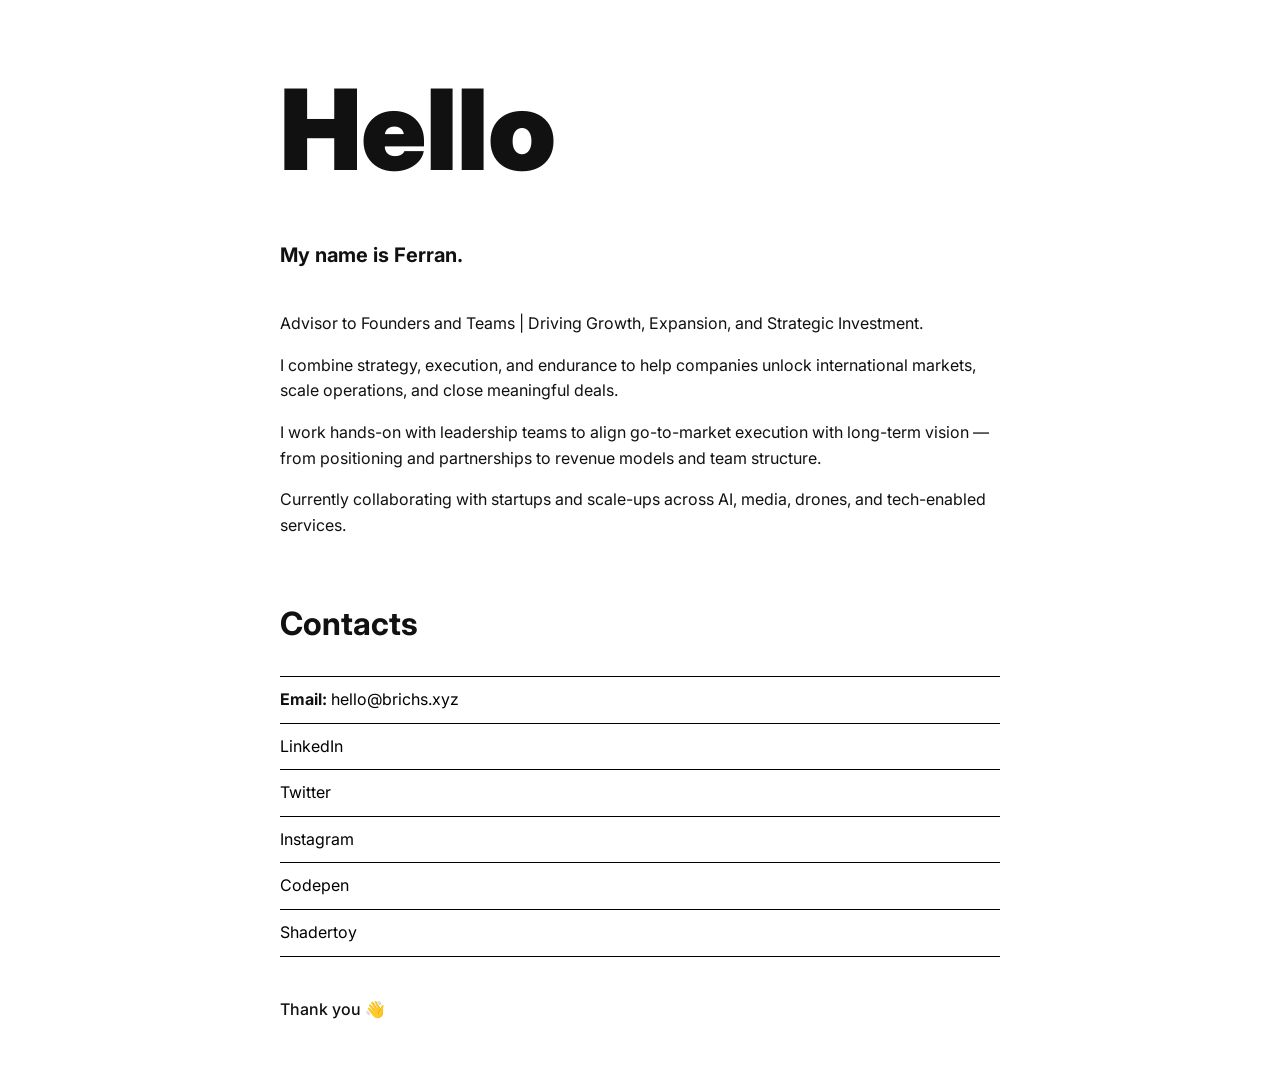
==== index.html @ c29640dd "Initial commit for ferran site 2" ====
<!DOCTYPE html>
<html lang="en">
<head>
  <meta charset="UTF-8" />
  <meta name="viewport" content="width=device-width, initial-scale=1.0" />
  <title>Ferran — Advisor & Growth Strategist</title>
  <link rel="stylesheet" href="style.css" />
  <link rel="preconnect" href="https://fonts.googleapis.com" />
  <link href="https://fonts.googleapis.com/css2?family=Inter:wght@400;700;900&display=swap" rel="stylesheet" />
</head>
<body>
  <main class="container">
    <section class="hero">
      <h1>Hello</h1>
      <p class="intro"><strong>My name is Ferran.</strong></p>
    </section>

    <section class="about">
      <p>Advisor to Founders and Teams | Driving Growth, Expansion, and Strategic Investment.</p>
      <p>I combine strategy, execution, and endurance to help companies unlock international markets, scale operations, and close meaningful deals.</p>
      <p>I work hands-on with leadership teams to align go-to-market execution with long-term vision — from positioning and partnerships to revenue models and team structure.</p>
      <p>Currently collaborating with startups and scale-ups across AI, media, drones, and tech-enabled services.</p>
    </section>

    <section class="contacts">
      <h2>Contacts</h2>
      <ul>
        <li><strong>Email:</strong> <a href="mailto:hello@brichs.xyz">hello@brichs.xyz</a></li>
        <li><a href="https://www.linkedin.com/in/brichs" target="_blank">LinkedIn</a></li>
        <li><a href="#">Twitter</a></li>
        <li><a href="#">Instagram</a></li>
        <li><a href="#">Codepen</a></li>
        <li><a href="#">Shadertoy</a></li>
      </ul>
      <p class="thanks">Thank you 👋</p>
    </section>
  </main>
</body>
</html>
---- style.css ----
body {
  font-family: 'Inter', sans-serif;
  margin: 0;
  padding: 0;
  color: #111;
  background-color: #fff;
  line-height: 1.6;
}

.container {
  max-width: 720px;
  margin: 0 auto;
  padding: 40px 20px;
}

.hero h1 {
  font-size: 7rem;
  font-weight: 900;
  margin: 0 0 20px;
}

.intro {
  font-size: 1.25rem;
  margin-bottom: 40px;
}

.about p {
  margin-bottom: 1rem;
}

.contacts h2 {
  font-size: 2rem;
  font-weight: 700;
  margin-top: 60px;
}

.contacts ul {
  list-style: none;
  padding: 0;
  border-top: 1px solid #000;
  border-bottom: 1px solid #000;
}

.contacts li {
  padding: 10px 0;
  border-bottom: 1px solid #000;
}

.contacts li:last-child {
  border-bottom: none;
}

.contacts a {
  text-decoration: none;
  color: #000;
}

.contacts .thanks {
  margin-top: 40px;
  font-weight: 500;
}
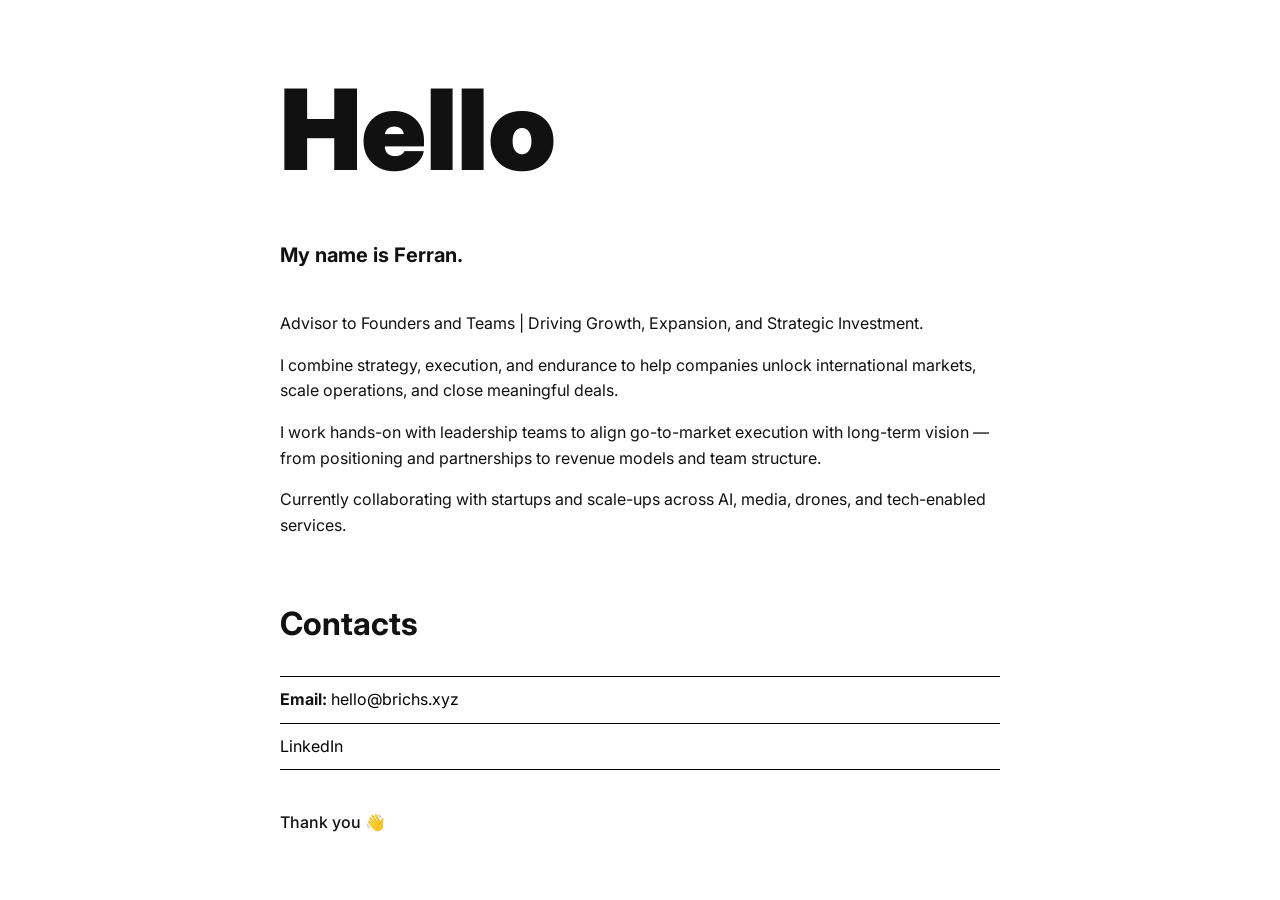
==== commit 930eaa66: "Updated social media links" ====
--- a/index.html
+++ b/index.html
@@ -26,11 +26,7 @@
       <h2>Contacts</h2>
       <ul>
         <li><strong>Email:</strong> <a href="mailto:hello@brichs.xyz">hello@brichs.xyz</a></li>
-        <li><a href="https://www.linkedin.com/in/brichs" target="_blank">LinkedIn</a></li>
-        <li><a href="#">Twitter</a></li>
-        <li><a href="#">Instagram</a></li>
-        <li><a href="#">Codepen</a></li>
-        <li><a href="#">Shadertoy</a></li>
+        <li><a href="https://www.linkedin.com/in/ferranbrichs" target="_blank">LinkedIn</a></li>
       </ul>
       <p class="thanks">Thank you 👋</p>
     </section>
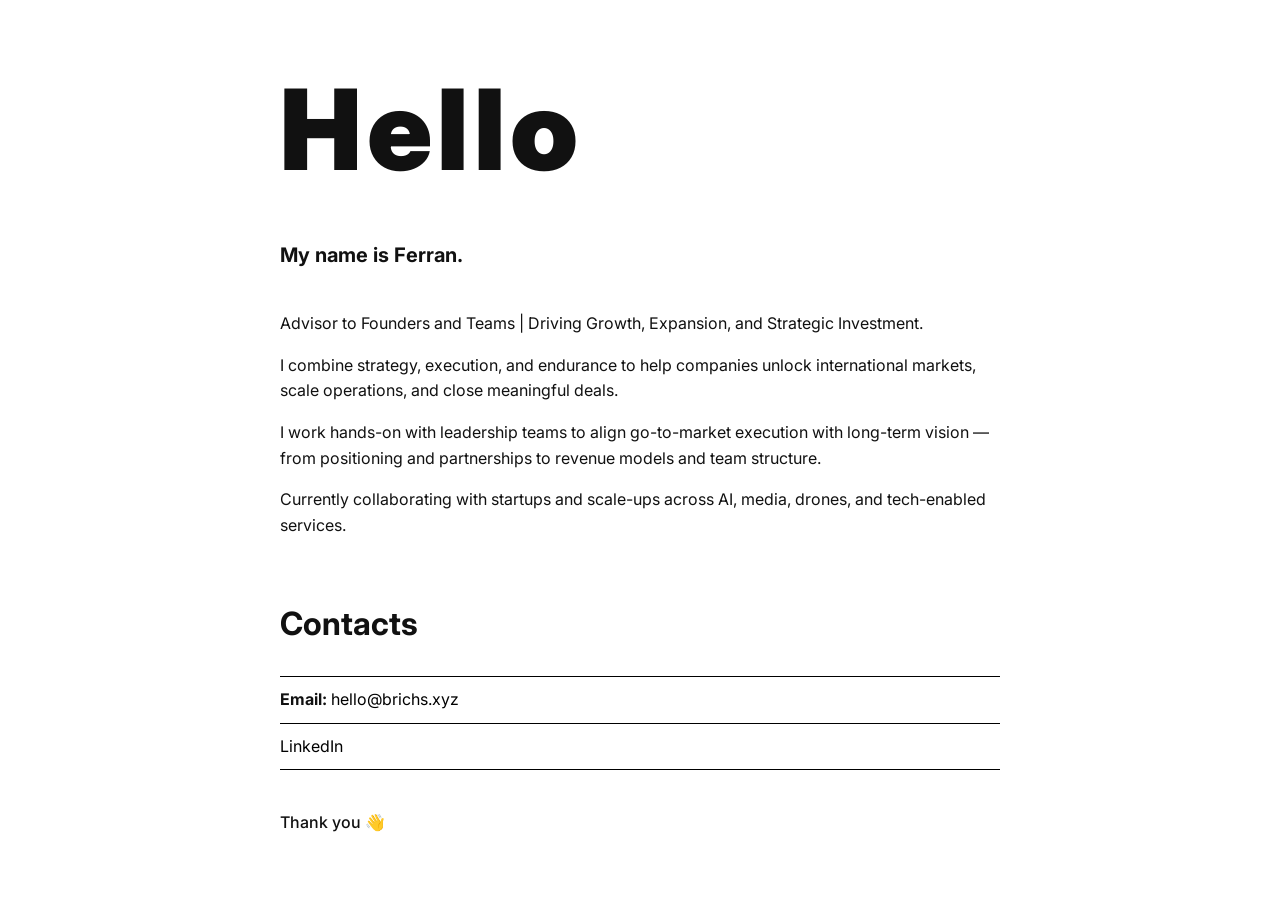
==== commit 78db9b79: "Update index and style for Hello SVG animation" ====
--- a/index.html
+++ b/index.html
@@ -11,7 +11,9 @@
 <body>
   <main class="container">
     <section class="hero">
-      <h1>Hello</h1>
+      <h1 class="animated-text">
+  <span>H</span><span>e</span><span>l</span><span>l</span><span>o</span>
+</h1>
       <p class="intro"><strong>My name is Ferran.</strong></p>
     </section>
 
@@ -31,5 +33,29 @@
       <p class="thanks">Thank you 👋</p>
     </section>
   </main>
+
+<script src="https://cdnjs.cloudflare.com/ajax/libs/gsap/3.12.2/gsap.min.js"></script>
+<script>
+  gsap.to(".animated-text span", {
+    y: 0,
+    opacity: 1,
+    duration: 0.8,
+    ease: "power4.out",
+    stagger: 0.1
+  });
+
+  document.querySelectorAll(".animated-text span").forEach(letter => {
+    letter.addEventListener("mouseenter", () => {
+      gsap.to(letter, {
+        y: -10,
+        duration: 0.2,
+        ease: "power1.out",
+        yoyo: true,
+        repeat: 1
+      });
+    });
+  });
+</script>
 </body>
+
 </html>
--- a/style.css
+++ b/style.css
@@ -58,4 +58,15 @@
 .contacts .thanks {
   margin-top: 40px;
   font-weight: 500;
-}+}
+.animated-text {
+  display: flex;
+  gap: 0.05em;
+  overflow: hidden;
+}
+
+.animated-text span {
+  display: inline-block;
+  transform: translateY(100%);
+  opacity: 0;
+}
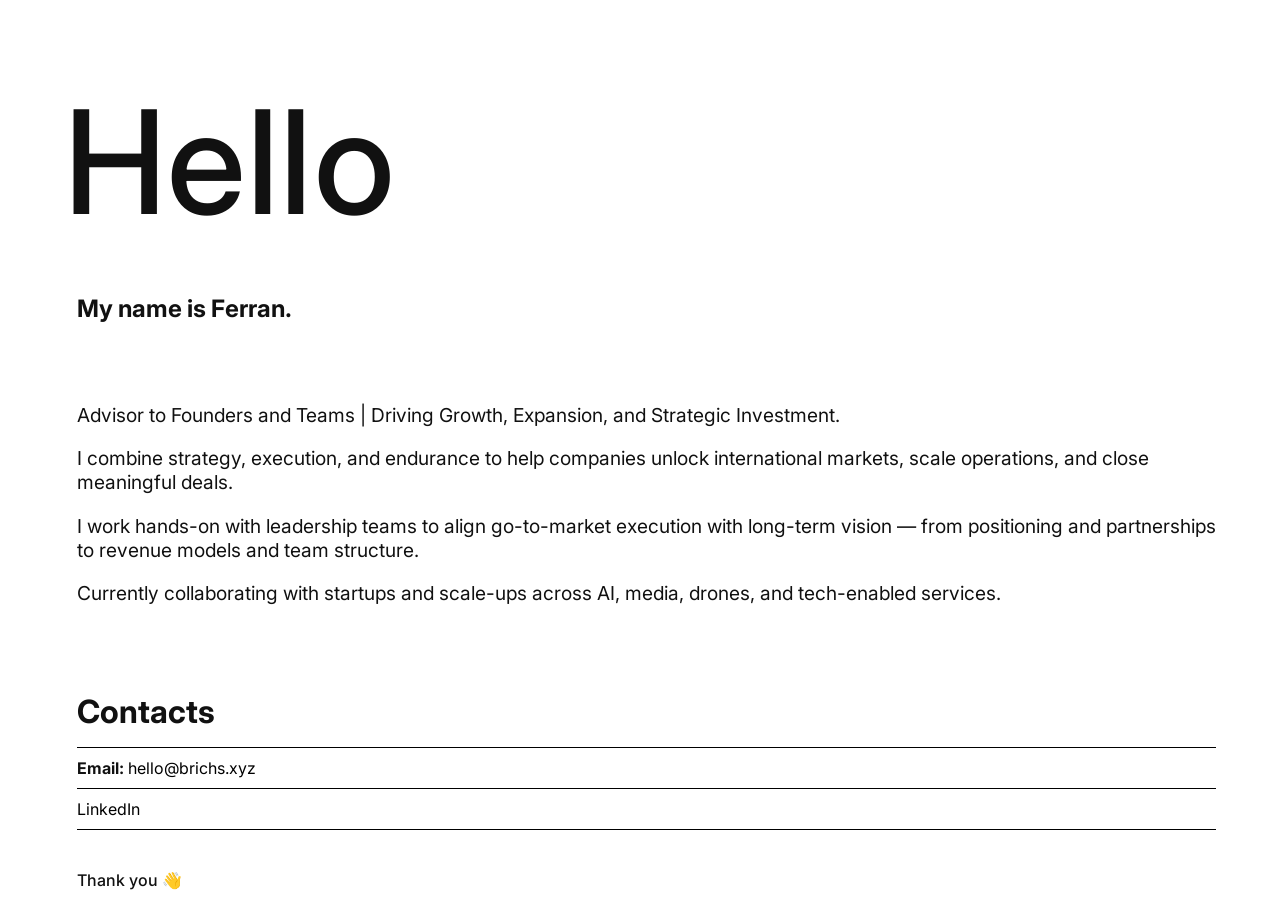
==== commit 8efa7828: "Align 'Hello' and content to shared left edge using fixed layout" ====
--- a/index.html
+++ b/index.html
@@ -3,28 +3,28 @@
 <head>
   <meta charset="UTF-8" />
   <meta name="viewport" content="width=device-width, initial-scale=1.0" />
-  <title>Ferran — Advisor & Growth Strategist</title>
+  <title>Ferran — Hello Scrolls With Content</title>
   <link rel="stylesheet" href="style.css" />
-  <link rel="preconnect" href="https://fonts.googleapis.com" />
-  <link href="https://fonts.googleapis.com/css2?family=Inter:wght@400;700;900&display=swap" rel="stylesheet" />
+  <link href="https://fonts.googleapis.com/css2?family=Inter:wght@300;400;500;700&display=swap" rel="stylesheet" />
 </head>
 <body>
   <main class="container">
-    <section class="hero">
-      <h1 class="animated-text">
-  <span>H</span><span>e</span><span>l</span><span>l</span><span>o</span>
-</h1>
+    <h1 class="hello animated-text">
+      <span>H</span><span>e</span><span>l</span><span>l</span><span>o</span>
+    </h1>
+
+    <section class="hero fade-in">
       <p class="intro"><strong>My name is Ferran.</strong></p>
     </section>
 
-    <section class="about">
+    <section class="about fade-in">
       <p>Advisor to Founders and Teams | Driving Growth, Expansion, and Strategic Investment.</p>
       <p>I combine strategy, execution, and endurance to help companies unlock international markets, scale operations, and close meaningful deals.</p>
       <p>I work hands-on with leadership teams to align go-to-market execution with long-term vision — from positioning and partnerships to revenue models and team structure.</p>
       <p>Currently collaborating with startups and scale-ups across AI, media, drones, and tech-enabled services.</p>
     </section>
 
-    <section class="contacts">
+    <section class="contacts fade-in">
       <h2>Contacts</h2>
       <ul>
         <li><strong>Email:</strong> <a href="mailto:hello@brichs.xyz">hello@brichs.xyz</a></li>
@@ -34,28 +34,26 @@
     </section>
   </main>
 
-<script src="https://cdnjs.cloudflare.com/ajax/libs/gsap/3.12.2/gsap.min.js"></script>
-<script>
-  gsap.to(".animated-text span", {
-    y: 0,
-    opacity: 1,
-    duration: 0.8,
-    ease: "power4.out",
-    stagger: 0.1
-  });
+  <script src="https://cdnjs.cloudflare.com/ajax/libs/gsap/3.12.2/gsap.min.js"></script>
+  <script>
+    gsap.from(".animated-text span", {
+      y: 100,
+      opacity: 0,
+      duration: 1,
+      ease: "power4.out",
+      stagger: 0.1
+    });
 
-  document.querySelectorAll(".animated-text span").forEach(letter => {
-    letter.addEventListener("mouseenter", () => {
-      gsap.to(letter, {
-        y: -10,
-        duration: 0.2,
-        ease: "power1.out",
-        yoyo: true,
-        repeat: 1
+    const observer = new IntersectionObserver((entries) => {
+      entries.forEach(entry => {
+        if (entry.isIntersecting) {
+          entry.target.classList.add('visible');
+          observer.unobserve(entry.target);
+        }
       });
-    });
-  });
-</script>
+    }, { threshold: 0.1 });
+
+    document.querySelectorAll('.fade-in').forEach(el => observer.observe(el));
+  </script>
 </body>
-
 </html>
--- a/style.css
+++ b/style.css
@@ -2,41 +2,63 @@
   font-family: 'Inter', sans-serif;
   margin: 0;
   padding: 0;
+  background: #fff;
   color: #111;
-  background-color: #fff;
-  line-height: 1.6;
+  overflow-x: hidden;
+}
+
+.hello {
+  position: fixed;
+  top: 10vh;
+  left: 5vw;
+  font-size: calc(10vw + 1rem);
+  font-weight: 500;
+  line-height: 1;
+  letter-spacing: -0.04em;
+  display: flex;
+  gap: 0.05em;
+  margin: 0;
+  pointer-events: none;
+  z-index: -1;
+}
+
+.hello span {
+  display: inline-block;
 }
 
 .container {
-  max-width: 720px;
-  margin: 0 auto;
-  padding: 40px 20px;
-}
-
-.hero h1 {
-  font-size: 7rem;
-  font-weight: 900;
-  margin: 0 0 20px;
+  padding-top: 30vh;
+  padding-left: 6vw; /* Adjusted padding-left to shift content right */
+  padding-right: 5vw;
 }
 
 .intro {
-  font-size: 1.25rem;
-  margin-bottom: 40px;
+  font-size: 1.5rem;
+  margin-bottom: 1rem;
+  max-width: none;
+}
+
+.about,
+.contacts {
+  padding-top: 5vh;
+  max-width: none;
 }
 
 .about p {
+  font-size: 1.2rem;
   margin-bottom: 1rem;
 }
 
 .contacts h2 {
   font-size: 2rem;
   font-weight: 700;
-  margin-top: 60px;
+  margin-bottom: 1rem;
 }
 
 .contacts ul {
   list-style: none;
   padding: 0;
+  margin: 0;
   border-top: 1px solid #000;
   border-bottom: 1px solid #000;
 }
@@ -59,14 +81,9 @@
   margin-top: 40px;
   font-weight: 500;
 }
-.animated-text {
-  display: flex;
-  gap: 0.05em;
-  overflow: hidden;
-}
 
-.animated-text span {
-  display: inline-block;
-  transform: translateY(100%);
-  opacity: 0;
-}
+@media (max-width: 768px) {
+  .hello {
+    font-size: 15vw;
+  }
+}
